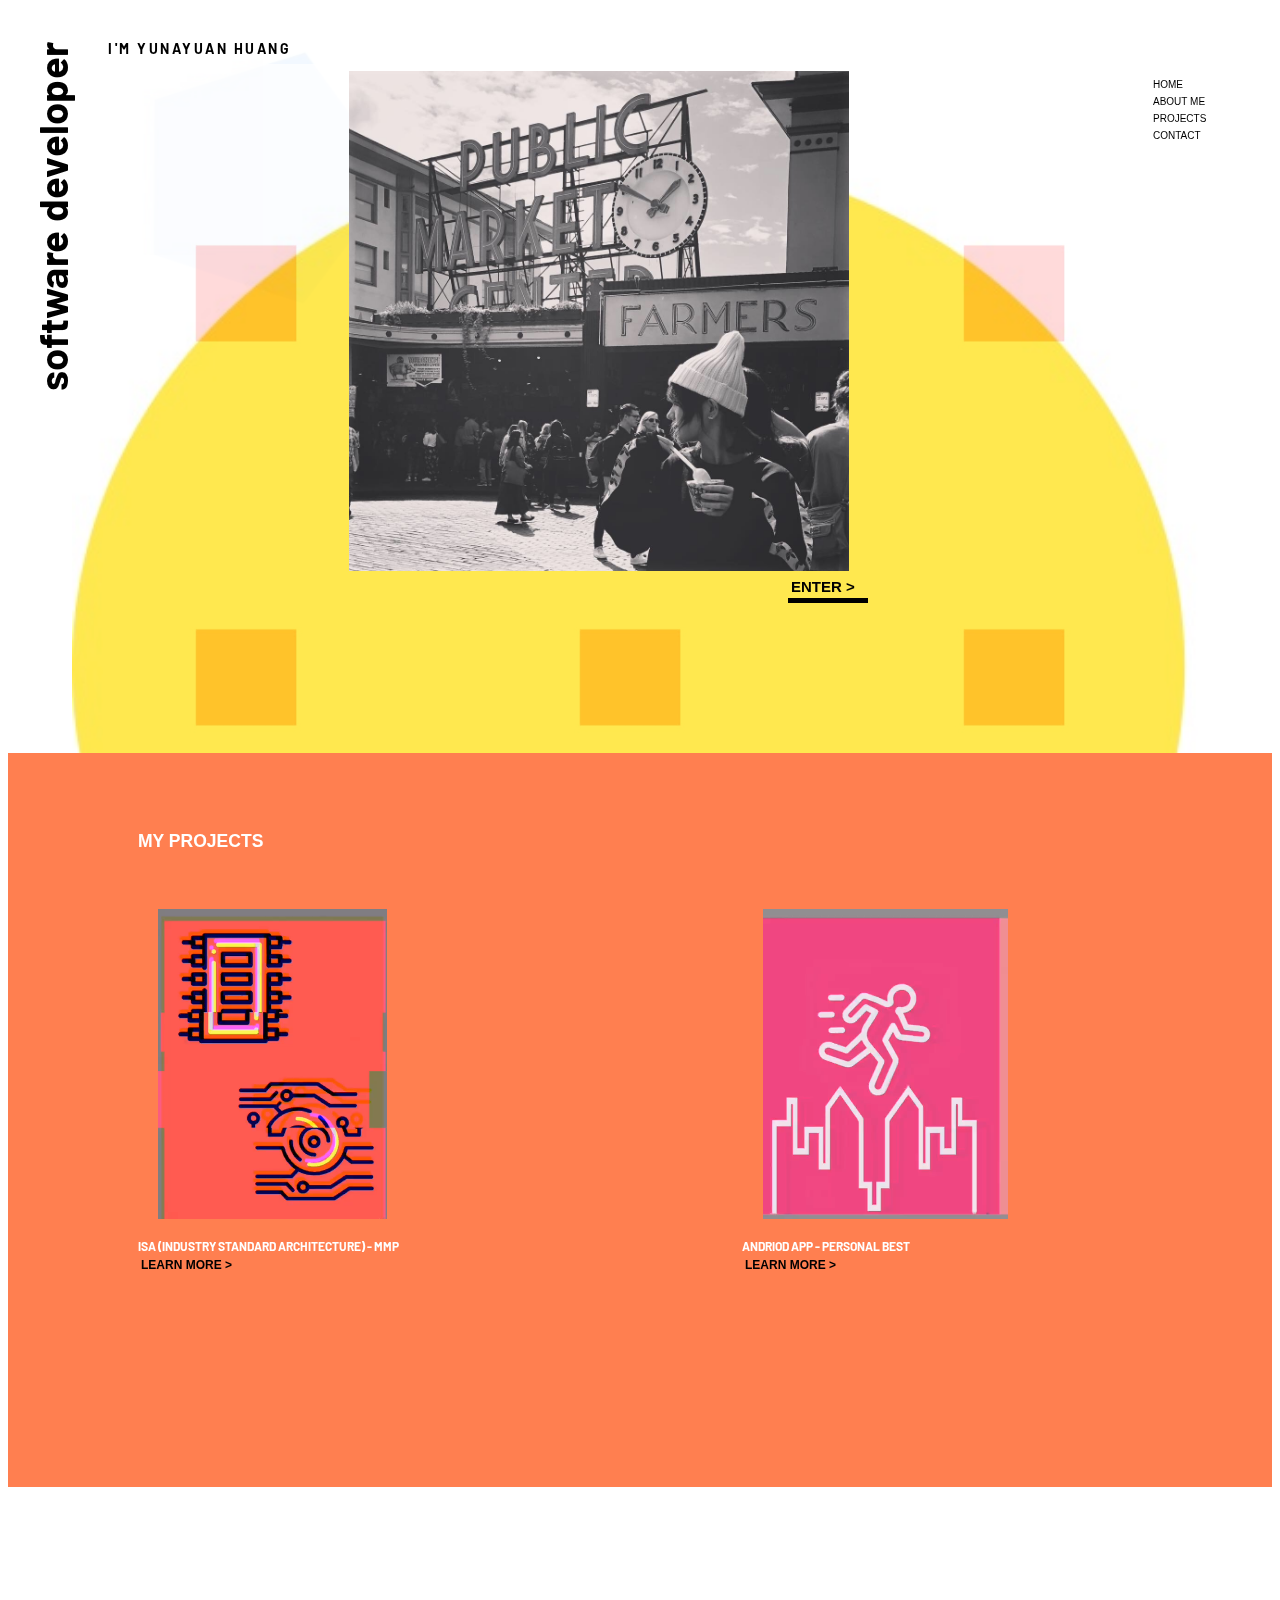
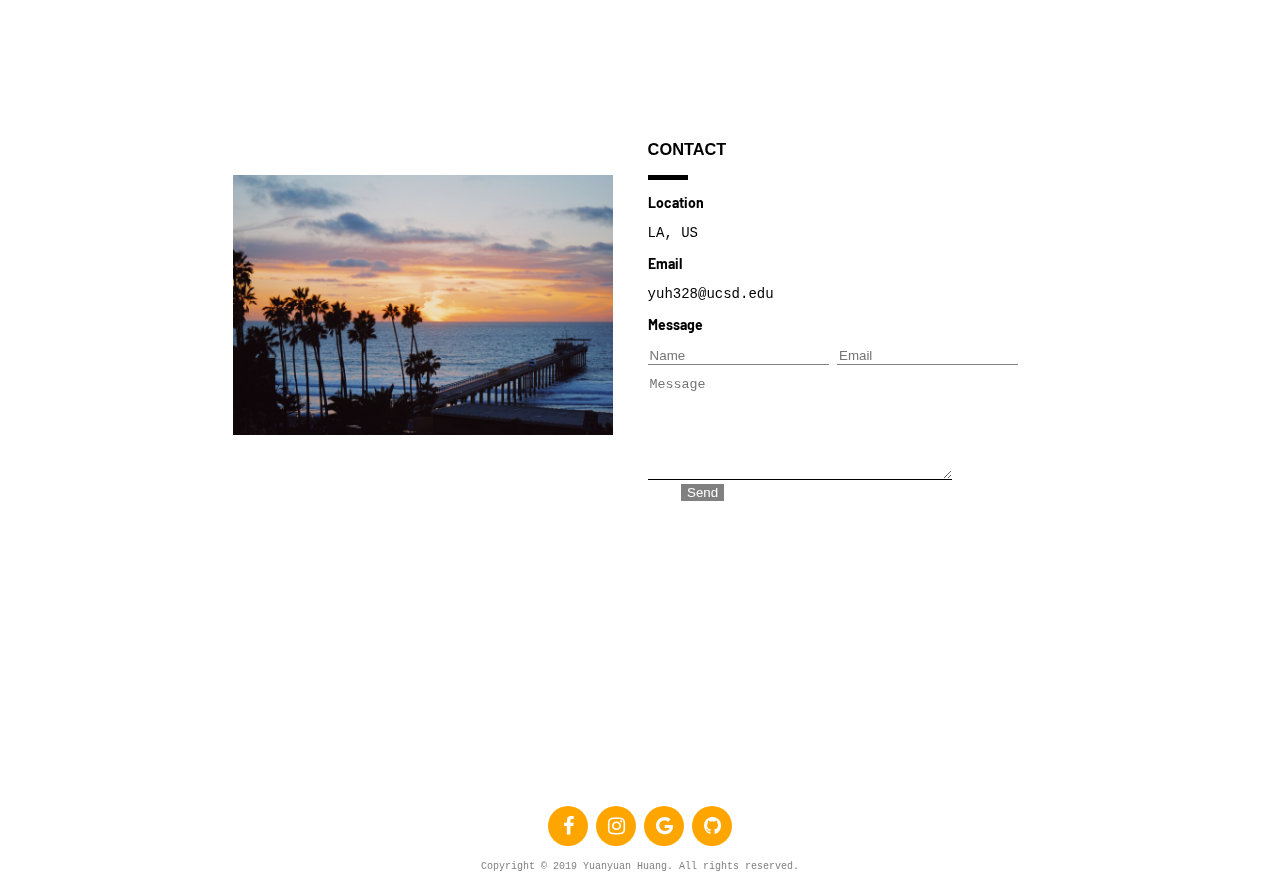
==== index.html @ 4f8d835b "." ====
<!DOCTYPE html>
<html>
  <head>
    <link href='https://fonts.googleapis.com/css?family=Barlow' rel='stylesheet'>
    <link rel="stylesheet" href="https://cdnjs.cloudflare.com/ajax/libs/font-awesome/4.7.0/css/font-awesome.min.css">
    <title>Yuanyuan Huang Home</title>
    <link rel="stylesheet" href="style.css">
  </head>

  <body>
    <!-- nevagation -->
    <div class="sidebar">
      <ul>
        <li class="sidebar-item">
          <a href="index.html">Home</a>
        </li>
        <li class="sidebar-item">
          <a href="projects.html">About Me</a>
        </li>
        <li class="sidebar-item">
          <a href="projects.html#projectpage">Projects</a>
        </li>
        <li class="sidebar-item">
          <a href="index.html#contact">Contact</a>
        </li>
      </ul>
    </div>

    <!-- my name -->
    <div class="myname">
      <h3>I'm Yunayuan Huang</h3>
    </div>

    <!-- title  -->
    <div class="mytitle">
      <h1>software developer</h1>
    </div>

    <!-- my poto -->
    <div class="myimage" id="myImage">
      <img src="img/cover.jpg" height="500" width="500">
    </div>

    <!-- enter about me -->
    <div class="enter-aboutme">
      <a href="projects.html">Enter ></a>
    </div>

    <!-- random line -->
    <div class="main-line"></div>

  <!-- my project -->
  <div class="myproject">
    <h3>My Projects</h3>
    <div class="projectvideo">
      <video autoplay loop muted src="img/project1.mp4" style="padding-right:340px">
    </div>
    <div class="projectvideo">
      <video autoplay loop muted src="img/project2.mp4">
    </div>
    <div class="projectinfo">
      <p style="padding-right:340px">ISA (Industry Standard Architecture) - MMP
        <br><a href="projects.html#projectpage">Learn More ></a></p>
      <p >Andriod App - Personal Best<br><a href="projects.html#projectpage">Learn More ></a></p>
    </div>

  </div>

  <div id="contact"></div>
  <!-- my contact -->
  <div class="contact" style="float:left; padding:35px" >
    <img src="img/contact.jpg" height="260" width="380">
  </div>

    <div class="contact">
      <h3>Contact</h3>
      <div class="contact-line"></div>
      <p id ="locaion">Location</p>
      <p id ="mylocation">LA, US</p>
      <p id ="email">Email</p>
      <p id="myemail">yuh328@ucsd.edu</p>
      <p id ="massage">Message</p>
      <form>
        <input type="text" name="Name" placeholder="Name">
        <input type="text" name="Email" placeholder="Email"><br>
        <div>
          <textarea id="Message" name="Message" rows="3" cols="40" placeholder="Message"></textarea><br>
          <span id="submit"><input type="submit" value="Send" id="button"></span>
        </div>
      </form>
      </div>
  </body>
  <div id="shape2"></div>
  <div id="shape3"></div>
  <div id="shape1"></div>

  <script>
    var shape1 = document.querySelector("#shape1");
    var shape3 = document.querySelector("#shape3");
    var shape2 = document.querySelector("#shape2");

    function setTranslate(xPos, yPos, el) {
        el.style.transform = "translate3d(" + xPos + ", " + yPos + "px, 0)";
    }

    window.addEventListener("DOMContentLoaded", scrollLoop, false);

    var xScrollPosition;
    var yScrollPosition;

    function scrollLoop() {
        xScrollPosition = window.scrollX;
        yScrollPosition = window.scrollY;

        setTranslate(0, yScrollPosition * -0.2, shape1);
        setTranslate(0, yScrollPosition * -1.5, shape3);
        setTranslate(0, yScrollPosition * .5, shape2);
        requestAnimationFrame(scrollLoop);
    }

  </script>

  <footer>
    <a href="#" class="fa fa-facebook"></a>
    <a href="#" class="fa fa-instagram"></a>
    <a href="#" class="fa fa-google"></a>
    <a href="#" class="fa fa-github"></a>
    <p id="Copyright">Copyright &#169; 2019 Yuanyuan Huang. All rights reserved.</p>
  </footer>
</html>
---- style.css ----
body{
  background: white;
}

.sidebar {
  position: absolute;
  margin-left: 20%;
  right: 0px;
  margin-top: 20px;
  width: 170px;
  height:  100%;
  background-color: #fffff;
  text-align: right;
}

.sidebar ul {
  position: fixed;
  list-style-type: none;
}

a:active{
  background-color: gray;
}

a:link {
  text-decoration: none;
}

a.selected:link, a.selected:visited{
  background-color: gray;
}

a:hover {
  color: white;
  background: gray;
}

a{
  color: black;
  text-transform: uppercase;
  display: flex;
  font-size: 10px;
  padding: 3px;
  font-family: Arial, Helvetica, sans-serif;
}

.myname h3{
  margin-left: 100px;
  margin-top: 40px;
  font-size: 14px;
  font-family: Barlow;
  letter-spacing: 2.5px;
  font-weight: bolder;
}

.mytitle h1{
  margin-left: 20px;
  margin-top: 320px;
  font-size: 40px;
  font-family: Barlow;
  letter-spacing: 0.3px;
  font-weight: bolder;
  transform: rotate(270deg);
	transform-origin: left top;
  position: fixed;
  list-style-type: none;
}

.myimage{
  vertical-align: middle;
  margin-left: 27%;
}

.enter-aboutme a{
  margin-left: 780px;
  font-size: 15px;
  font-weight: bolder;
  -webkit-transition: all 2s; /* Safari 3.1 to 6.0 */
  transition: all 2s ease;
  transition-timing-function: ease;
}

.enter-aboutme a:hover{
  font-size: 25px;
}

.myproject{
  margin-top: 150px;
  padding-left: 130px;
  background-size: 500px, 800px;
  background-color: coral;
  text-transform: uppercase;
  font-family: Barlow;
  font-size: 15px;
  padding-bottom: 200px;
  padding-top: 60px;
  color: white;
  font-weight: bold;
}

.myproject a{
  background: none;
}

.myproject video{
  margin-top: 40px;
  width: 270px;
  height: 310px;
}

.projectinfo p{
  padding-top: 5px;
  font-size: 12px;
  display: inline-block;
}

.projectinfo a{
  padding-top: 5px;
  font-size: 12px;
  display: inline-block;
  position: relative;
}

.projectvideo{
    vertical-align: top;
    display: inline-block;
    text-align: left;
}

.enter-aboutme a:hover{
  background: white;
  color: gray;
}

.enter-line{
  margin-left: 700px;
  font-size: 14px;
  font-family: "Trebuchet MS", Helvetica, sans-serif;
  font-weight: bolder;
}


.myselfie{
  margin-left: 20%;
  margin-top: 7%;
  -webkit-animation-name: fadeIn;
  animation-name: fadeIn;
  animation-duration: 1s;
}

.aboutme{
  background-color: pink;
  padding-top: 2%;
  padding-bottom: 5%;
  padding-left: 17%;
  padding-right: 20%;
  margin-top: 17%;
  margin-left:30%;
  font-family:Courier New;
  font-size: 13px;
}

h3{
  text-transform: uppercase;
  font-family: sans-serif;
}

.main-line{
  width: 80px;
  margin-left: 780px;
  border-bottom: 5px solid black;
}

.line{
width: 40px;
border-bottom: 5px solid black;
}

.project {
  margin-top: 30%;
  margin-left:20%;
  font-family:Courier New;
  font-size: 12px;
}

.project p{
  margin-left:26%;
  list-style-type:square;
}

.project ul{
  margin-left:25%;
  list-style-type:square;
}
.project-line{
  width: 40px;
  margin-left:260px;
  border-bottom: 5px solid black;
}

.contact{
  margin-top: 20%;
  margin-left:15%;
  font-family:Courier New;
  font-size: 14px;
}

.contact-line{
width: 40px;
margin-left:450px;
border-bottom: 5px solid black;

}

#locaion{
  font-family:Barlow;
  font-size: 14px;
  font-weight: bolder;
}

#email{
  font-family:Barlow;
  font-size: 14px;
  font-weight: bolder;
}

#massage{
  font-family:Barlow;
  font-size: 14px;
  font-weight: bolder;
}

input[type=text] {
  border: none;
  border-bottom: 1px solid gray;
}

input:focus{
  border: none;
  border-bottom: 2px solid orange;
}

:focus{
  outline: none;
}

textarea[type=text]{
  border: none;
  border-bottom: 1px solid gray;
}

#Message {
  width: 300px;
  height: 100px;
  margin-top: 10px;
  border: none;
  border-bottom: 1px solid black;
}

#button{
  border: none;
  background: gray;
  color: white;
  text-decoration:none;
  position: review;
  margin-left: 45%;
  cursor:pointer;
}

footer {
  margin-top: 300px;
  text-align: center;
  background-size: 40px;
  display: block;
}

#Copyright{
  color: gray;
  font-size: 10px;
  font-family: Courier New;
}

.fa {
  padding: 10px;
  font-size: 20px;
  width: 20px;
  text-align: center;
  text-decoration: none;
  margin: 5px 2px;
  border-radius: 50%;
  background: orange;
  color: white;
  transition: 0.1s ease-in;
}

.fa:hover {
  background: pink;
  color: white;
  padding: 15px;
  font-size: 25px;
  width: 25px;
}

.myskills {
  margin-top: 20%;
  padding-left: 10%;
  margin-right: 200px;
  background-color: pink;
  text-transform: uppercase;
  font-family: Barlow;
  font-size: 15px;
  padding-top: 60px;
  padding-bottom: 20%;
  color: white;
  font-weight: bold;
}

.SkillBar {
    margin-top:5%;
    padding:5px;
    width: 70%;
    height: 50px;
    background: white;
    margin-left: 30px;
    color: gray;
    font: 40px;
}

.Skill-Area {
    float: left;
    margin-top: 15px;
    margin-left: 15px;
    text-shadow: none;
    color: white;
    font-size: 18px;
}

.PercentText {
    position: relative;
    padding-right: 15px;
    margin-top: 15px;
    float: right;
    color: white;
    font-size: 18px;
}

#Skill-JAVA {
    width: 40%;
    animation: Animate-JAVA 4s;
    -webkit-animation: Animate-JAVA 4s ease-out;
    height: 50px;
    position: absolute;
    background-color: orange;
}

@keyframes Animate-JAVA {
  from {
    width: 10%;
  }
  to {
    width: 40%;
  }
}

@-webkit-keyframes Animate-JAVA {
  from {
    width: 10%;
  }
  to {
    width: 40%;
  }
}

#Skill-C{
    width: 35%;
    animation: Animate-C 4s;
    -webkit-animation: Animate-C 4s ease-out;
    height: 50px;
    position: absolute;
    background-color: MediumVioletRed;
}

@keyframes Animate-C {
  from {
    width: 10%;
  }
  to {
    width: 35%;
  }
}

@-webkit-keyframes Animate-C {
  from {
    width: 10%;
  }
  to {
    width: 35%;
  }
}

#Skill-PYTHON{
  width: 45%;
  animation: Animate-PYTHON 3s;
  -webkit-animation: Animate-PYTHON 3s ease-out;
  height: 50px;
  position: absolute;
  background-color: SlateBlue;
}

@keyframes Animate-PYTHON {
  from {
    width: 15%;
  }
  to {
    width: 45%;
  }
}

@-webkit-keyframes Animate-PYTHON {
  from {
    width: 15%;
  }
  to {
    width: 45%;
  }
}

#Skill-HTML{
    width: 25%;
    animation: Animate-HTML 4s;
    -webkit-animation: Animate-HTML 4s ease-out;
    height: 50px;
    position: absolute;
    background-color: Orchid;
}

@keyframes Animate-HTML {
  from {
    width: 15%;
  }
  to {
    width: 25%;
  }
}

@-webkit-keyframes Animate-HTML {
  from {
    width: 15%;
  }
  to {
    width: 25%;
  }
}


@keyframes fadeIn {
  from {
    opacity: 0;
  }

  to {
    opacity: 1;
  }
}

@-webkit-keyframes flash {
  from,
  50%,
  to {
    opacity: 1;
  }

  25%,
  75% {
    opacity: 0;
  }
}

@keyframes flash {
  from,
  50%,
  to {
    opacity: 1;
  }

  25%,
  75% {
    opacity: 0;
  }
}


#shape1 {
    background-image: url("shape1.jpg");
    background-repeat: no-repeat;
    background-position: center;
    background-size: 90%;
    position: fixed;
    top: 0;
    width: 100vw;
    height: 100vw;
    z-index: -1;
    opacity: .7;
}
#shape2 {
    background-image: url("shape2.jpg");
    background-repeat: no-repeat;
    background-position: 8% top;
    background-size: 40%;
    position: fixed;
    top: 0;
    width: 100vw;
    height: 100vw;
    z-index: -2;
    opacity: 1;
}
#shape3 {
    background-image: url("shape3.jpg");
    background-repeat: repeat;
    background-position: bottom;
    background-size: 30%;
    position: fixed;
    top: 0;
    width: 100vw;
    height: 100vw;
    z-index: -2;
    opacity: .9;
}
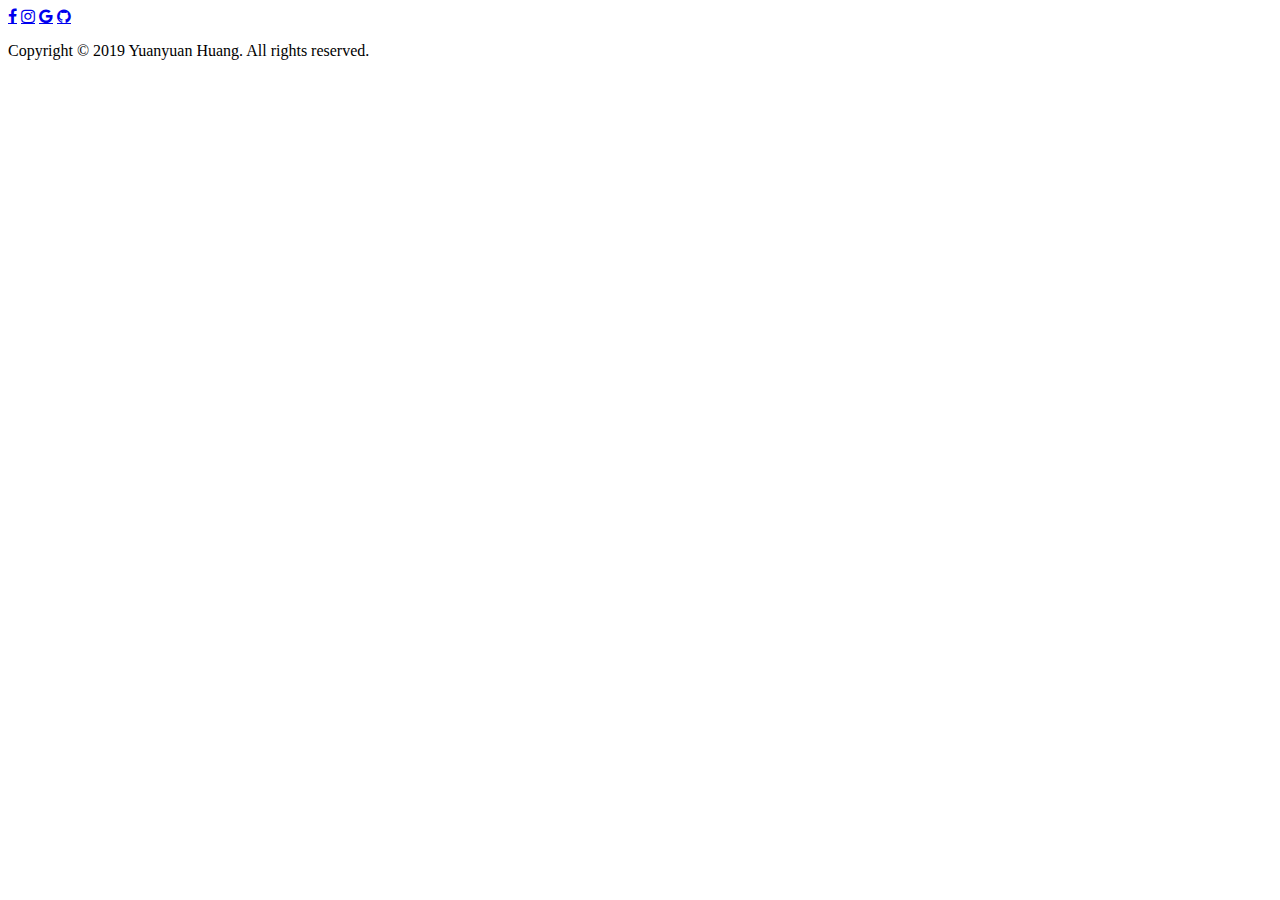
==== commit fc47301a: "add script" ====
--- a/index.html
+++ b/index.html
@@ -3,6 +3,8 @@
   <head>
     <link href='https://fonts.googleapis.com/css?family=Barlow' rel='stylesheet'>
     <link rel="stylesheet" href="https://cdnjs.cloudflare.com/ajax/libs/font-awesome/4.7.0/css/font-awesome.min.css">
+    <script src="https://ajax.googleapis.com/ajax/libs/jquery/3.4.1/jquery.min.js"></script>
+    <script src="jquery-3.2.1.min.js">
     <title>Yuanyuan Huang Home</title>
     <link rel="stylesheet" href="style.css">
   </head>
@@ -66,9 +68,8 @@
 
   </div>
 
-  <div id="contact"></div>
   <!-- my contact -->
-  <div class="contact" style="float:left; padding:35px" >
+  <div class="contact" style="float:left; padding:35px"  id="contact">
     <img src="img/contact.jpg" height="260" width="380">
   </div>
 
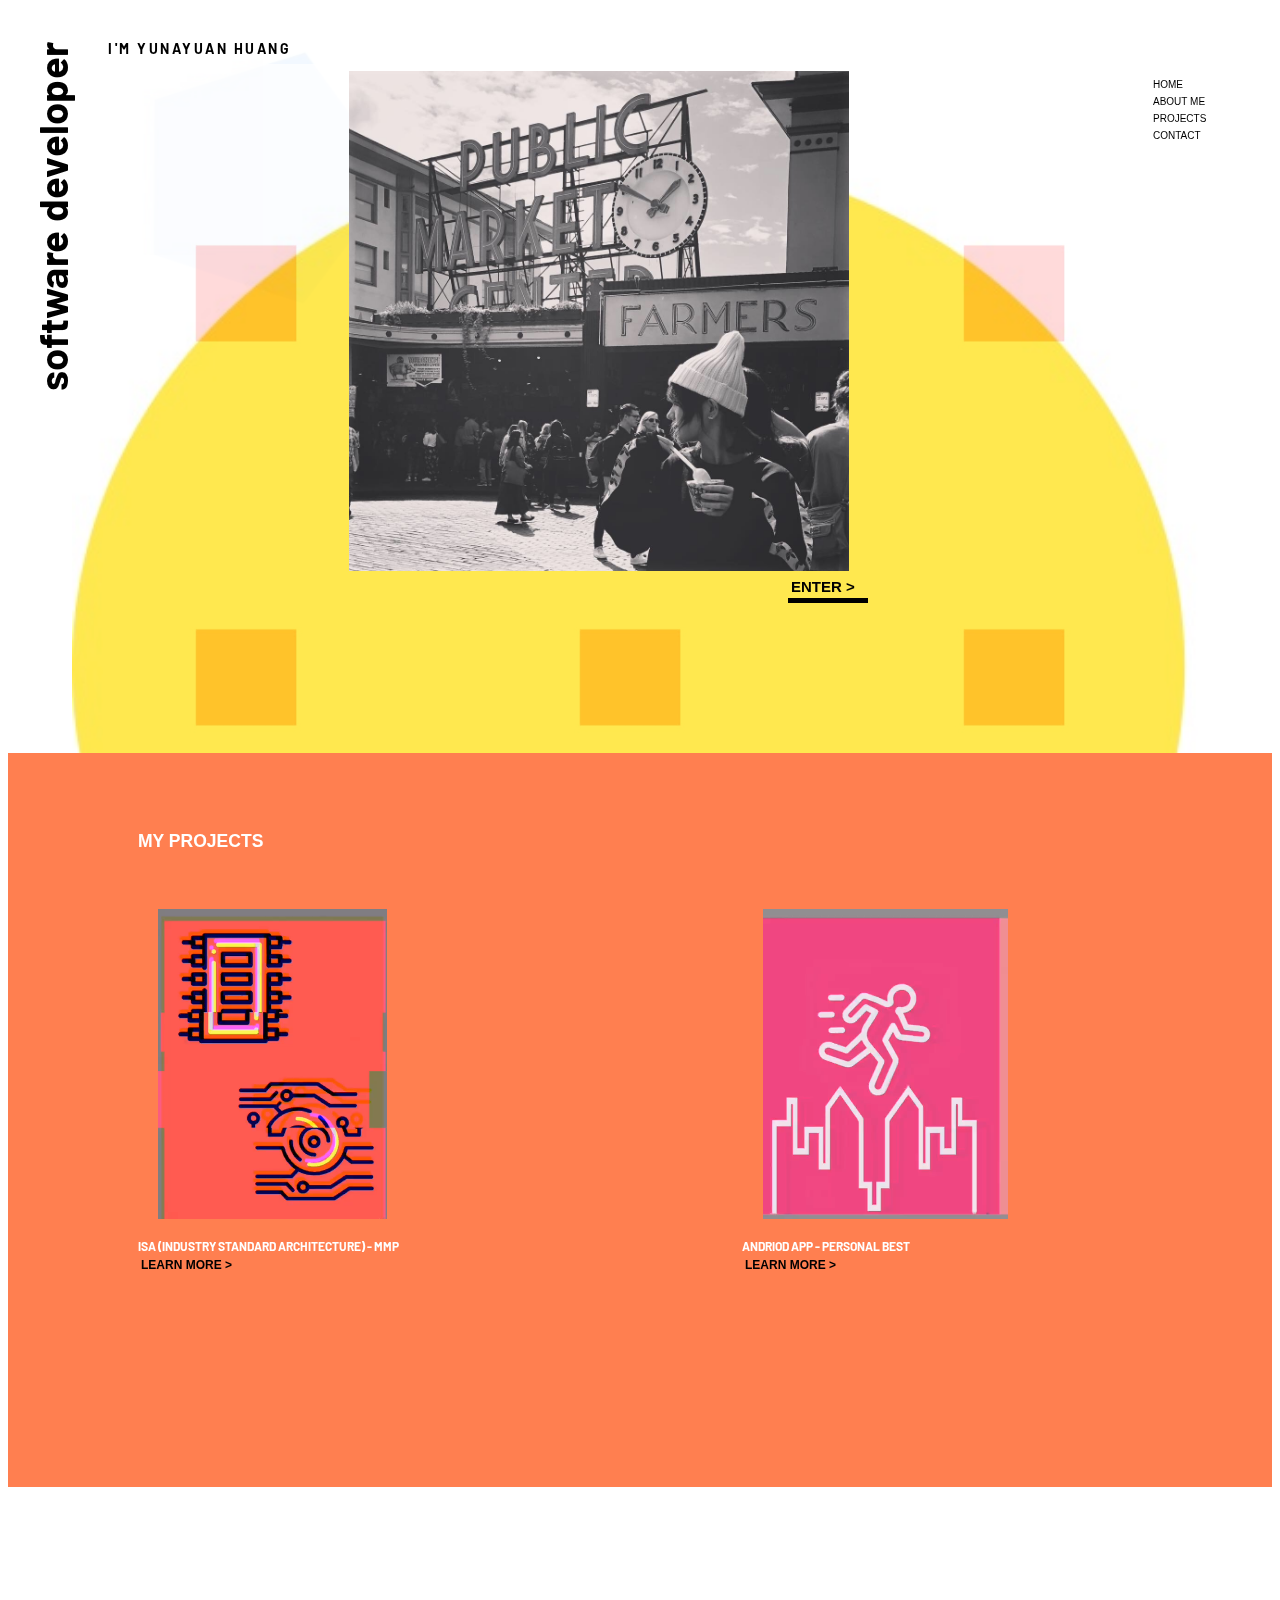
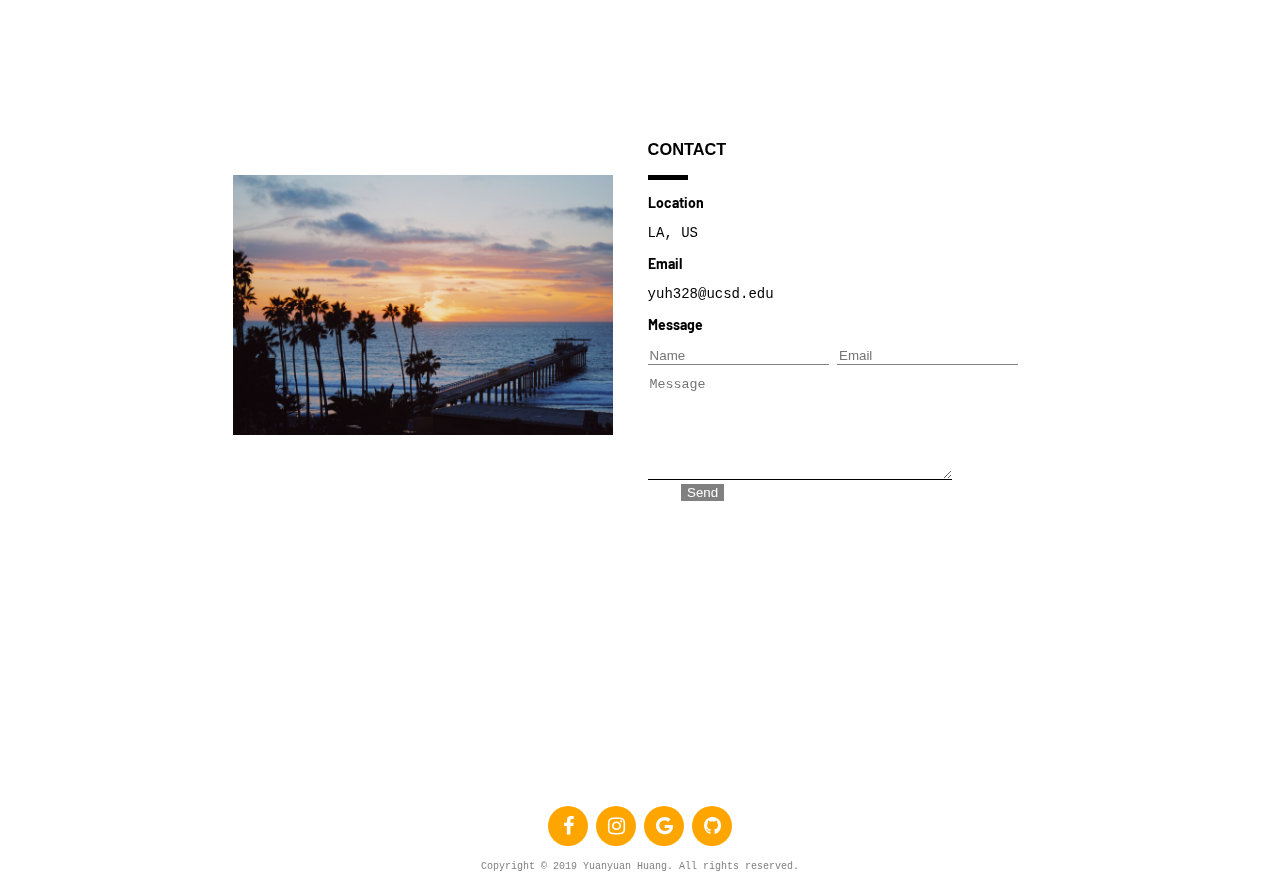
==== commit cb78e517: "Update index.html" ====
--- a/index.html
+++ b/index.html
@@ -4,7 +4,7 @@
     <link href='https://fonts.googleapis.com/css?family=Barlow' rel='stylesheet'>
     <link rel="stylesheet" href="https://cdnjs.cloudflare.com/ajax/libs/font-awesome/4.7.0/css/font-awesome.min.css">
     <script src="https://ajax.googleapis.com/ajax/libs/jquery/3.4.1/jquery.min.js"></script>
-    <script src="jquery-3.2.1.min.js">
+    
     <title>Yuanyuan Huang Home</title>
     <link rel="stylesheet" href="style.css">
   </head>
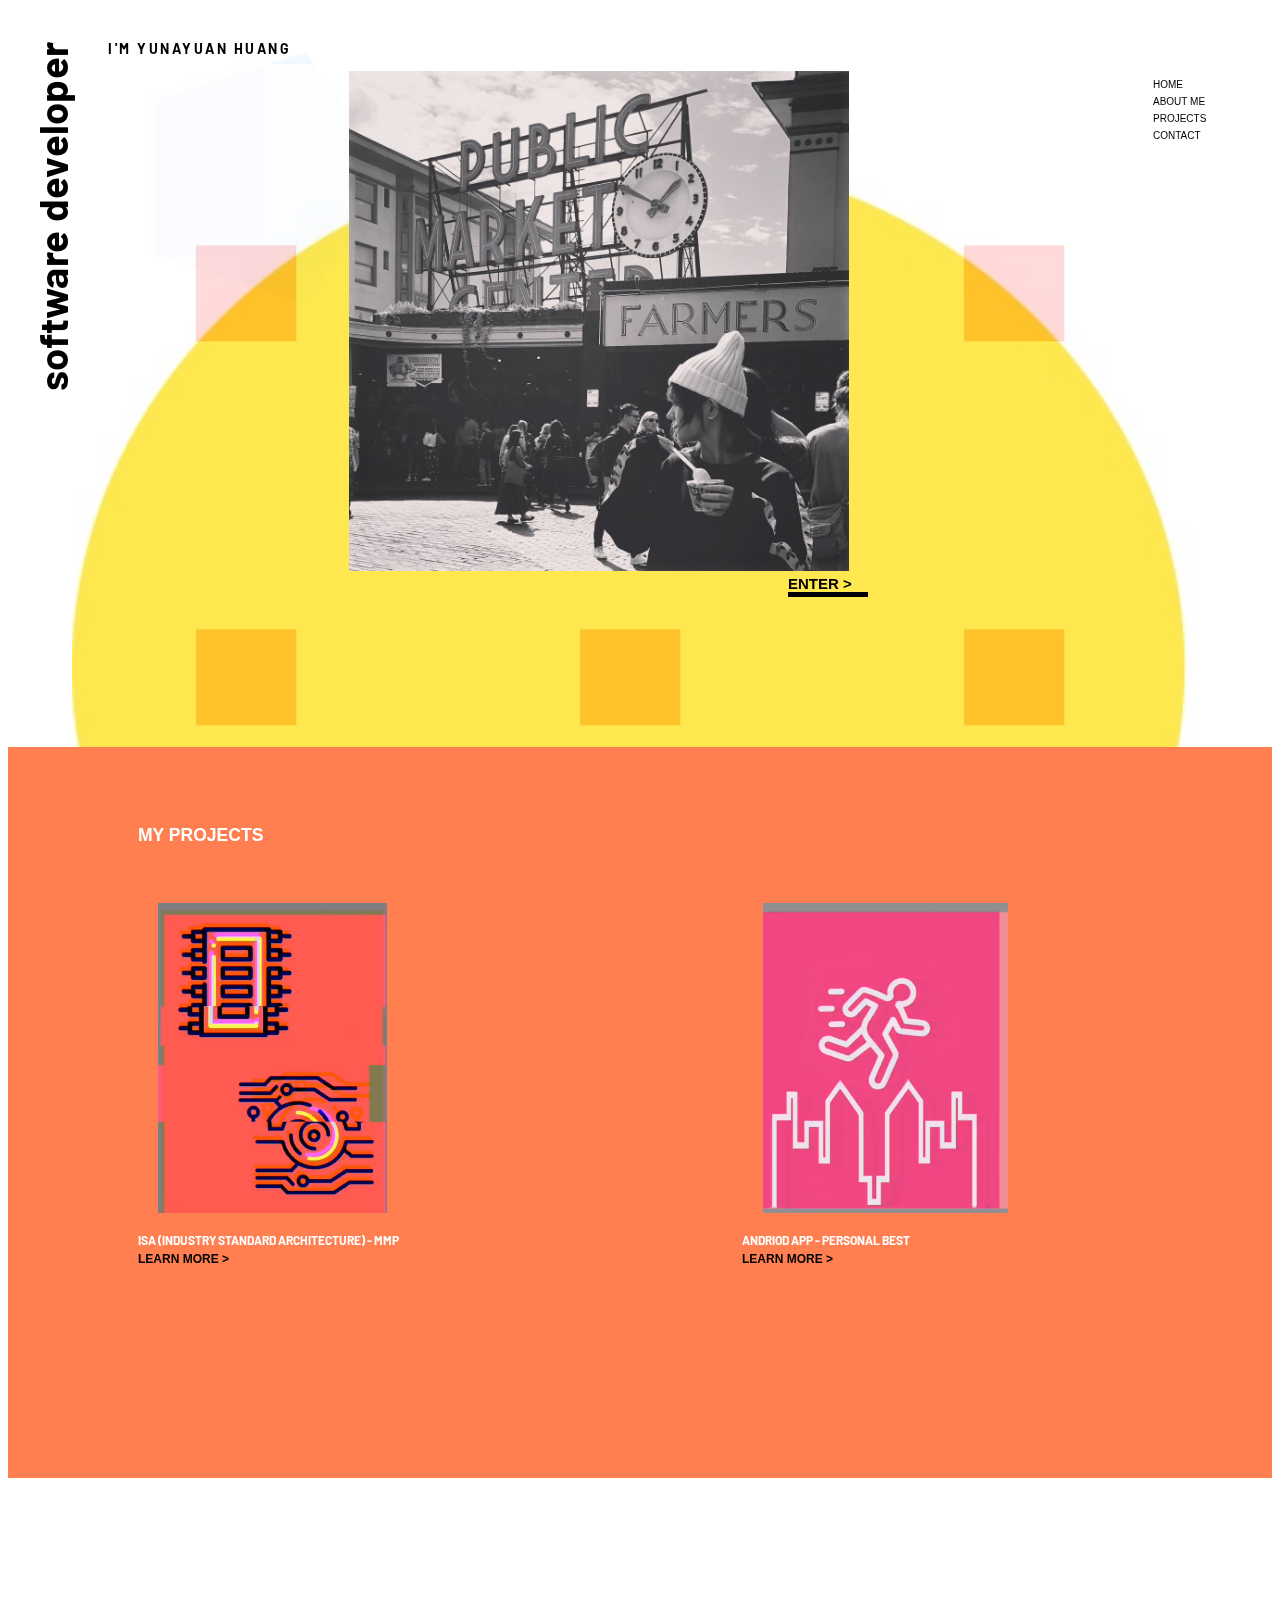
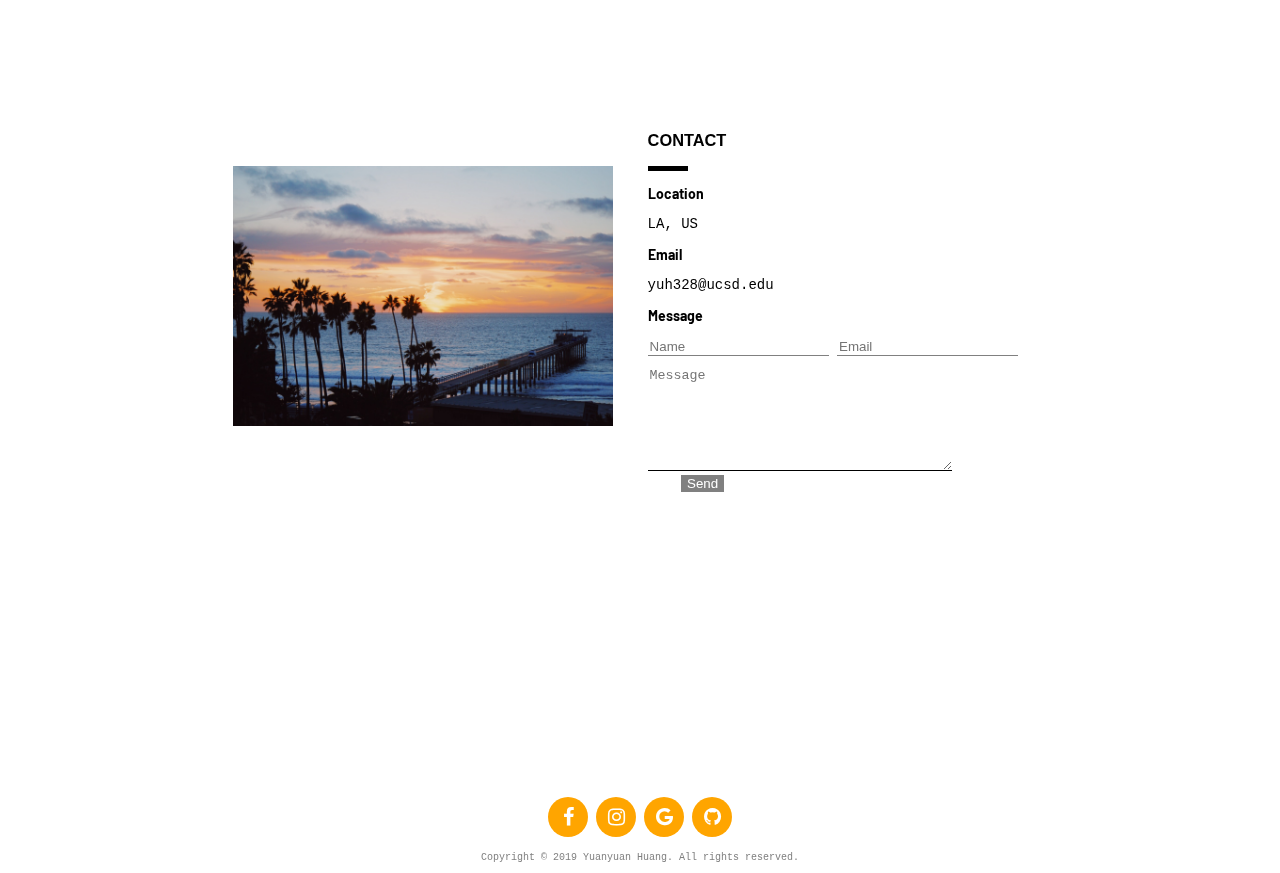
==== commit 784e12ad: "done" ====
--- a/index.html
+++ b/index.html
@@ -4,7 +4,6 @@
     <link href='https://fonts.googleapis.com/css?family=Barlow' rel='stylesheet'>
     <link rel="stylesheet" href="https://cdnjs.cloudflare.com/ajax/libs/font-awesome/4.7.0/css/font-awesome.min.css">
     <script src="https://ajax.googleapis.com/ajax/libs/jquery/3.4.1/jquery.min.js"></script>
-    
     <title>Yuanyuan Huang Home</title>
     <link rel="stylesheet" href="style.css">
   </head>
@@ -20,7 +19,7 @@
           <a href="projects.html">About Me</a>
         </li>
         <li class="sidebar-item">
-          <a href="projects.html#projectpage">Projects</a>
+          <a href="#mymyproject">Projects</a>
         </li>
         <li class="sidebar-item">
           <a href="index.html#contact">Contact</a>
@@ -52,7 +51,7 @@
     <div class="main-line"></div>
 
   <!-- my project -->
-  <div class="myproject">
+  <div class="myproject" id="mymyproject">
     <h3>My Projects</h3>
     <div class="projectvideo">
       <video autoplay loop muted src="img/project1.mp4" style="padding-right:340px">
@@ -62,10 +61,9 @@
     </div>
     <div class="projectinfo">
       <p style="padding-right:340px">ISA (Industry Standard Architecture) - MMP
-        <br><a href="projects.html#projectpage">Learn More ></a></p>
-      <p >Andriod App - Personal Best<br><a href="projects.html#projectpage">Learn More ></a></p>
+        <br><a href="projects.html#box">Learn More ></a></p>
+      <p >Andriod App - Personal Best<br><a href="projects.html#project">Learn More ></a></p>
     </div>
-
   </div>
 
   <!-- my contact -->
--- a/style.css
+++ b/style.css
@@ -26,10 +26,6 @@
   text-decoration: none;
 }
 
-a.selected:link, a.selected:visited{
-  background-color: gray;
-}
-
 a:hover {
   color: white;
   background: gray;
@@ -40,8 +36,11 @@
   text-transform: uppercase;
   display: flex;
   font-size: 10px;
+  font-family: Arial, Helvetica, sans-serif;
+}
+
+.sidebar a{
   padding: 3px;
-  font-family: Arial, Helvetica, sans-serif;
 }
 
 .myname h3{
@@ -75,7 +74,7 @@
   margin-left: 780px;
   font-size: 15px;
   font-weight: bolder;
-  -webkit-transition: all 2s; /* Safari 3.1 to 6.0 */
+  -webkit-transition: all 2s;
   transition: all 2s ease;
   transition-timing-function: ease;
 }
@@ -172,30 +171,68 @@
 }
 
 .line{
-width: 40px;
-border-bottom: 5px solid black;
-}
-
-.project {
-  margin-top: 30%;
+  width: 80px;
+  margin-left: 780px;
+  border-bottom: 5px solid black;
+}
+
+.project video{
+  border:5px solid plum;
+  margin-top: 20%;
   margin-left:20%;
   font-family:Courier New;
-  font-size: 12px;
-}
-
-.project p{
-  margin-left:26%;
-  list-style-type:square;
-}
-
-.project ul{
-  margin-left:25%;
-  list-style-type:square;
-}
-.project-line{
-  width: 40px;
-  margin-left:260px;
-  border-bottom: 5px solid black;
+  width: 300px;
+  padding-top: 30px;
+  padding-bottom: 30px;
+  padding-left: 10px;
+  padding-right: 10px;
+  float:left;
+}
+
+.projecttext{
+  margin-top: 35%;
+  margin-left: 43%;
+  padding-left:60px;
+  padding-top:30px;
+  padding-right:30px;
+  padding-bottom:30px;
+  font-family:Courier New;
+  font-size: 13px;
+  border: 5px dashed plum;
+  width:400px;
+}
+
+#projecttext2{
+  margin-top: -660px;
+  margin-left: 530px;
+  padding-left: 30px;
+  padding-right: 10px;
+  border: 7px orange;
+  border-style: double;
+}
+
+.projecttext ul{
+  list-style-type: square;
+  background-color: none;
+}
+
+
+.projecttext a:hover{
+  background-color: white;
+  color:pink;
+}
+
+#project-checkout a:active{
+  background-color: none;
+  background: none;
+}
+
+
+#project2{
+  margin-top: 40px;
+  padding-left: 200px;
+  width:650px;
+  border:5px solid pink;
 }
 
 .contact{
@@ -491,7 +528,7 @@
 
 
 #shape1 {
-    background-image: url("shape1.jpg");
+    background-image: url("img/shape1.jpg");
     background-repeat: no-repeat;
     background-position: center;
     background-size: 90%;
@@ -503,7 +540,7 @@
     opacity: .7;
 }
 #shape2 {
-    background-image: url("shape2.jpg");
+    background-image: url("img/shape2.jpg");
     background-repeat: no-repeat;
     background-position: 8% top;
     background-size: 40%;
@@ -515,7 +552,7 @@
     opacity: 1;
 }
 #shape3 {
-    background-image: url("shape3.jpg");
+    background-image: url("img/shape3.jpg");
     background-repeat: repeat;
     background-position: bottom;
     background-size: 30%;
@@ -526,3 +563,47 @@
     z-index: -2;
     opacity: .9;
 }
+
+.box{
+  margin: 500px;
+  top: 15%;
+  left: 50%;
+  transform: translate(-50%, -50%);
+  width:700px;
+  padding: 20px;
+  background: tomato;
+  box-shadow: 0 3px 5px rgba(0,0,0,0.3);
+  display: flex;
+  transition: 0.5s;
+}
+
+.box:hover{
+  box-shadow: 0 10px 10px rgba(0, 0, 0, 0.2);
+}
+
+.box a{
+  position: absolute;
+  margin-left: 480px;
+  margin-top:250px;
+  font-size:20px;
+  color:white;
+  font-weight: bolder;
+  -webkit-animation: flash 5s  infinite;
+  animation-name: flash 5s infinite;
+}
+
+.box a:hover{
+  color:tomato;
+  background-color: white;
+  -webkit-animation: none;
+  animation-name: none;
+}
+
+hr {
+  display: block;
+  margin-top: 0.5em;
+  margin-bottom: 0.5em;
+  margin-right: 92%;
+  border-style: solid;
+  border-width: 3.5px;
+}
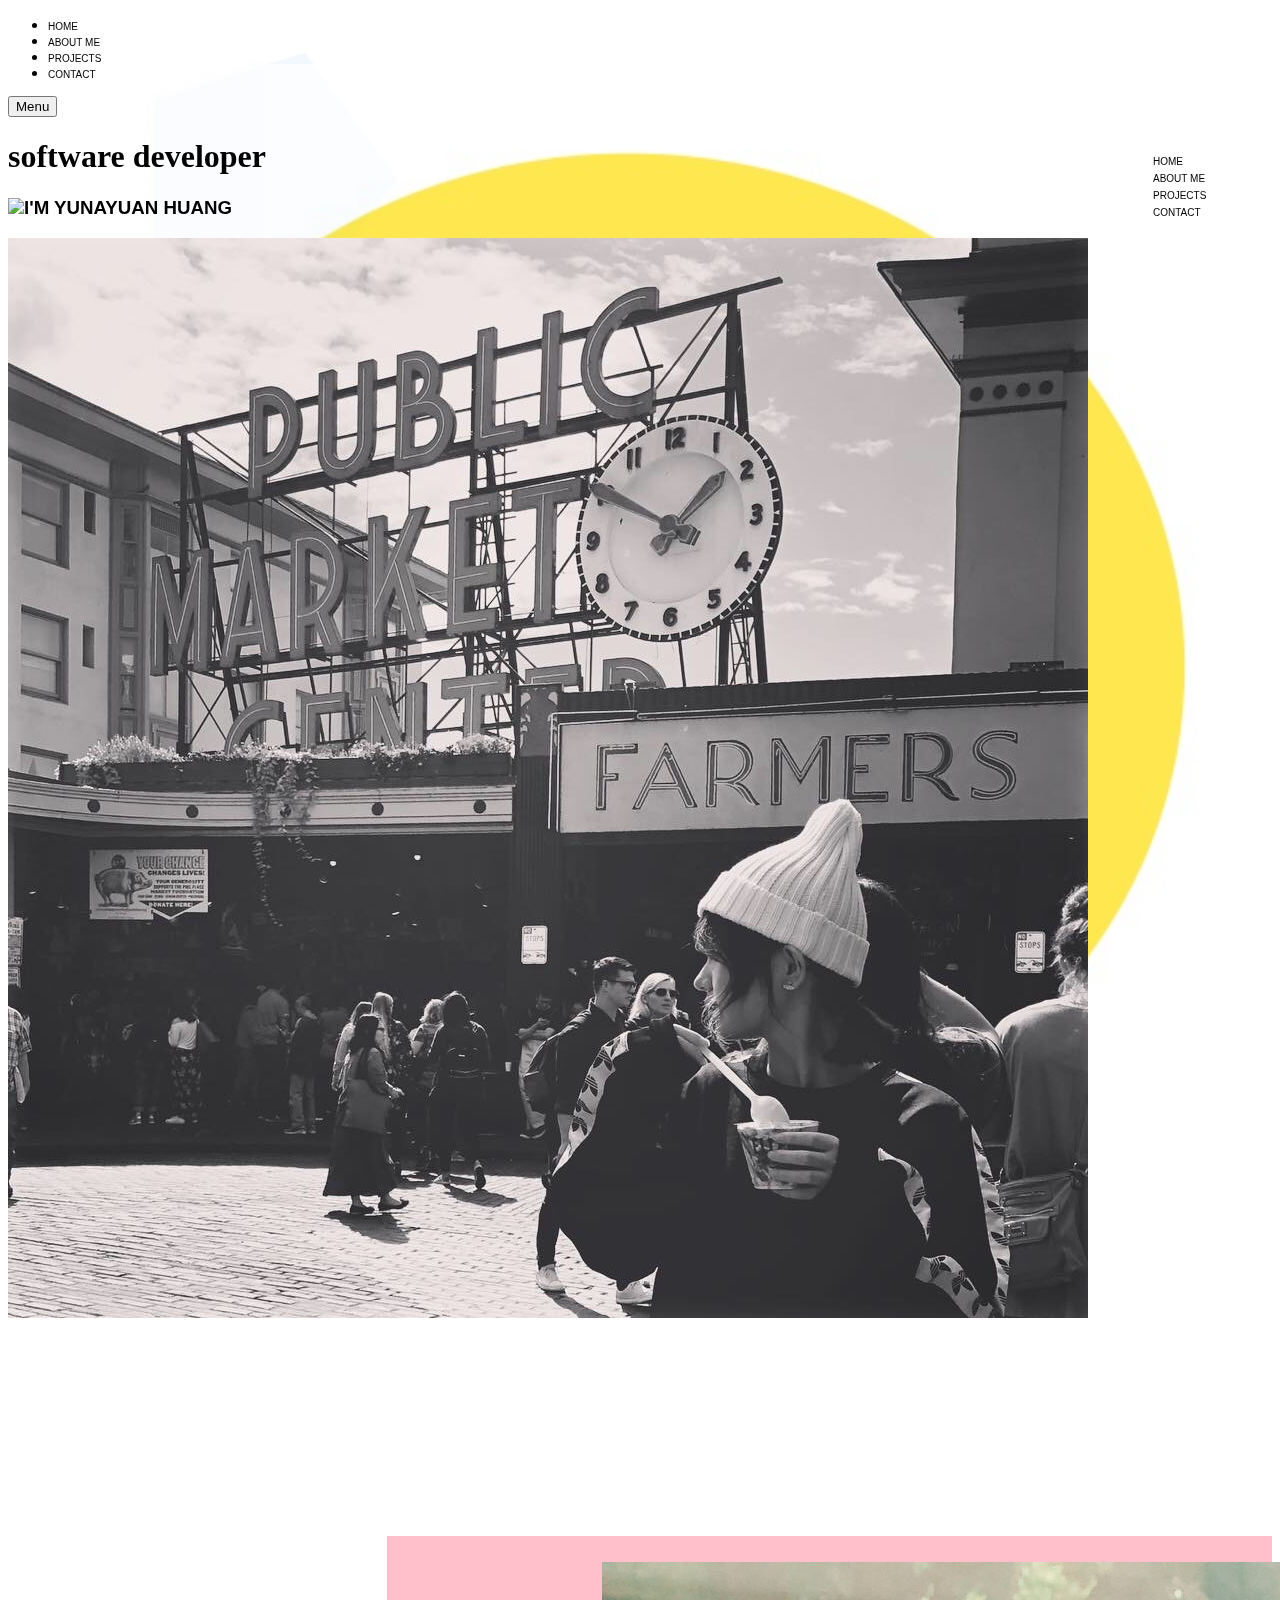
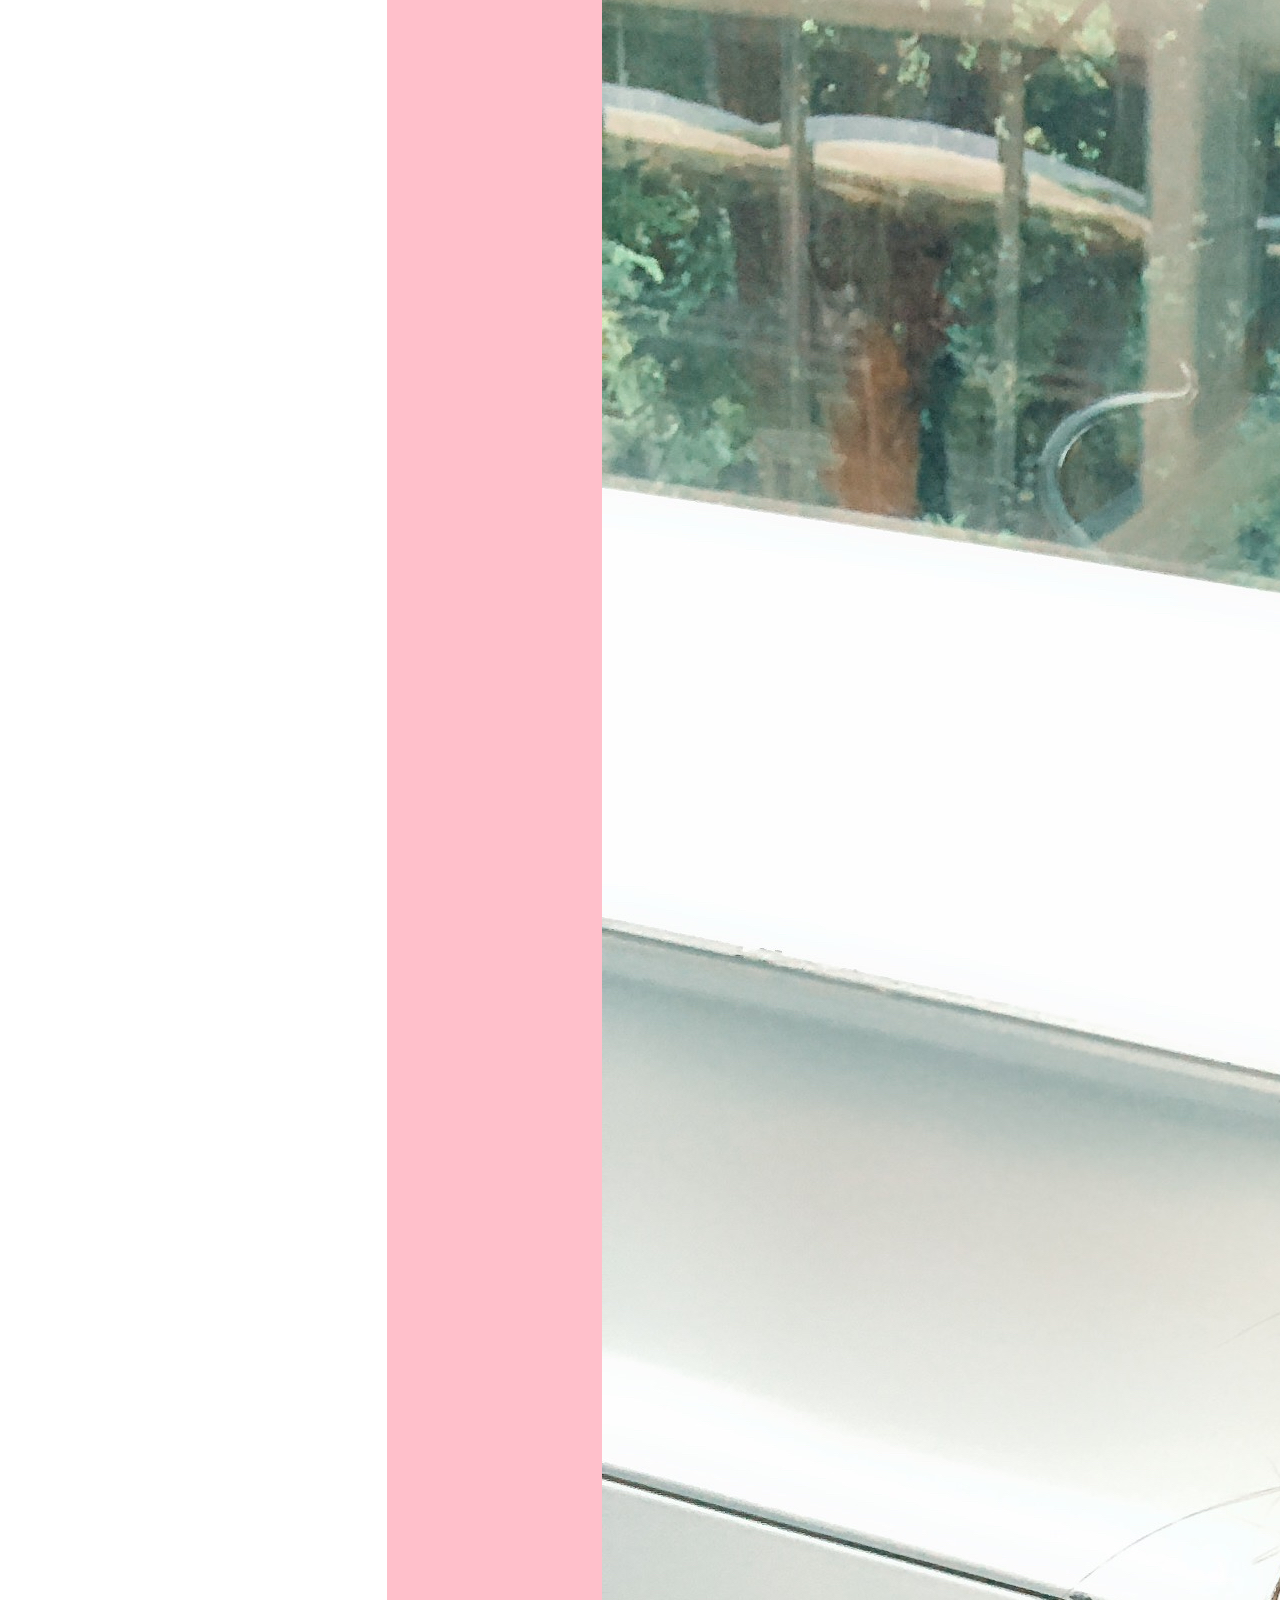
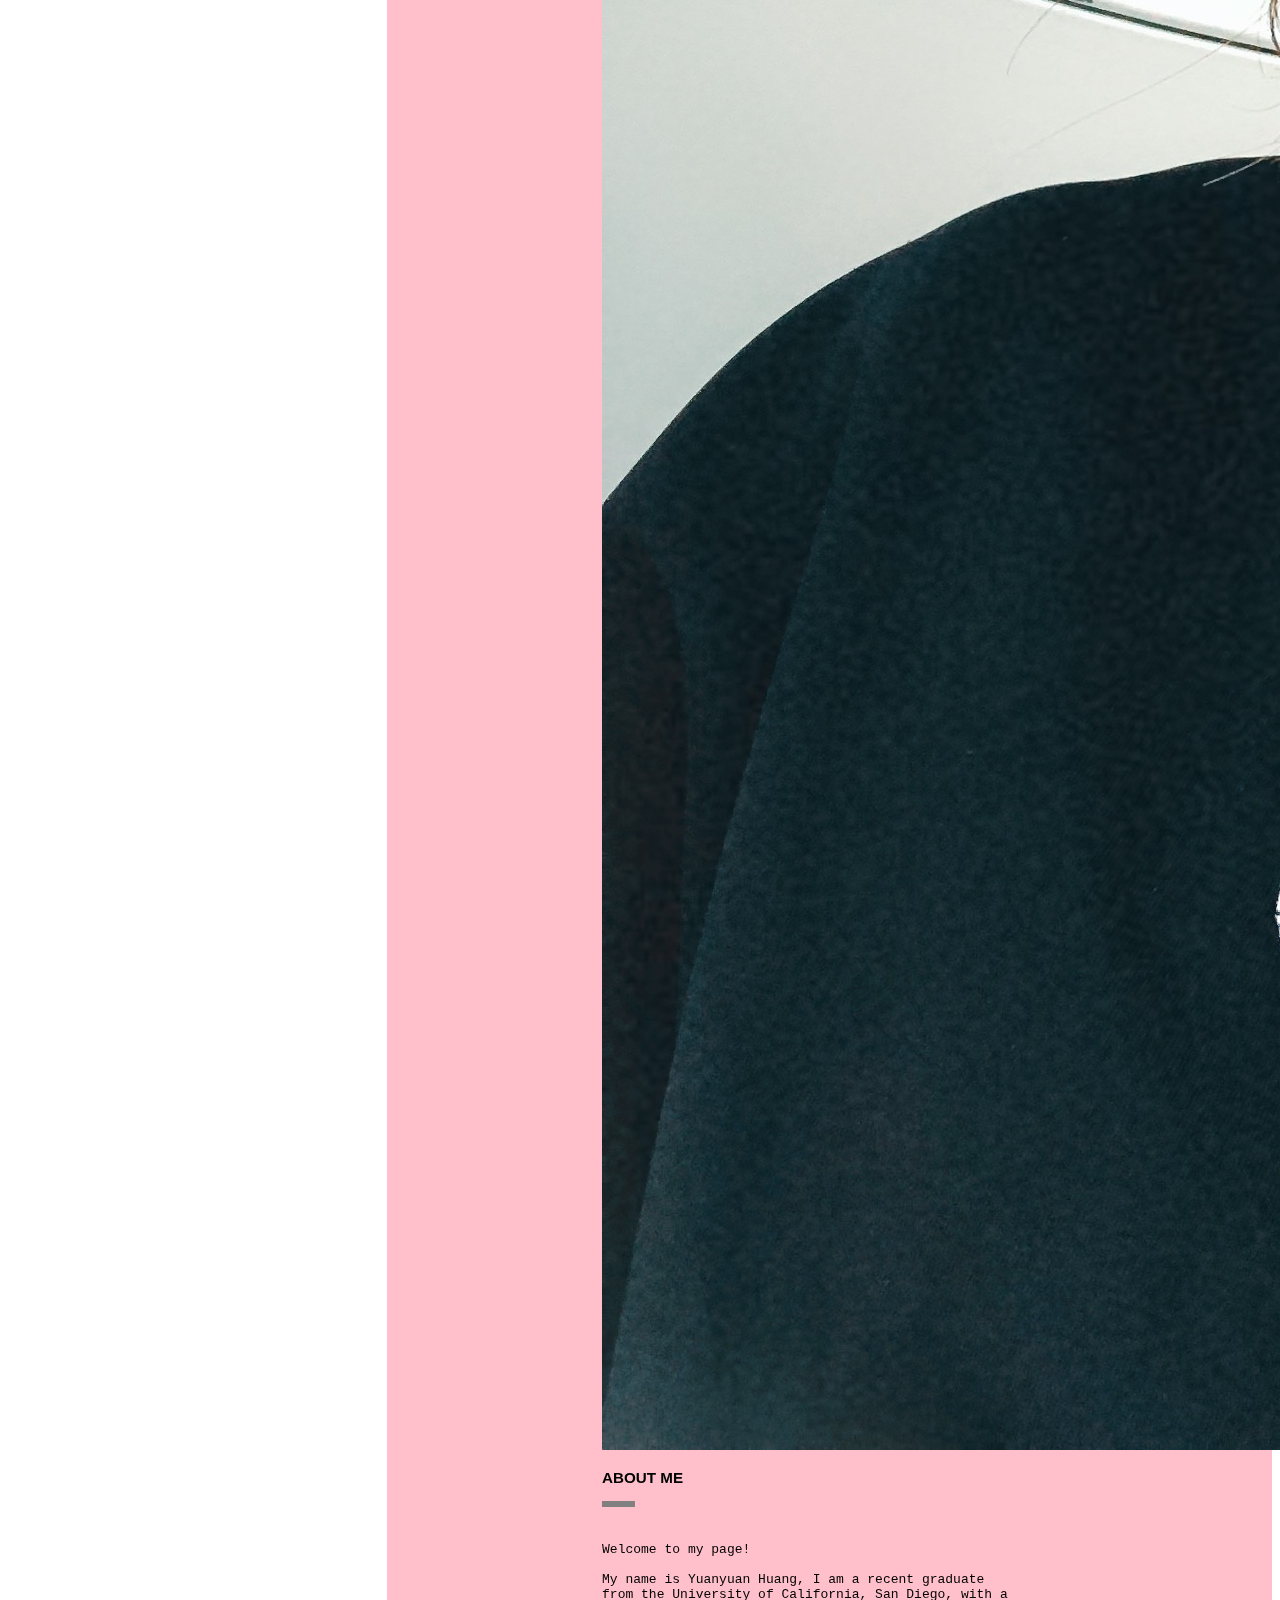
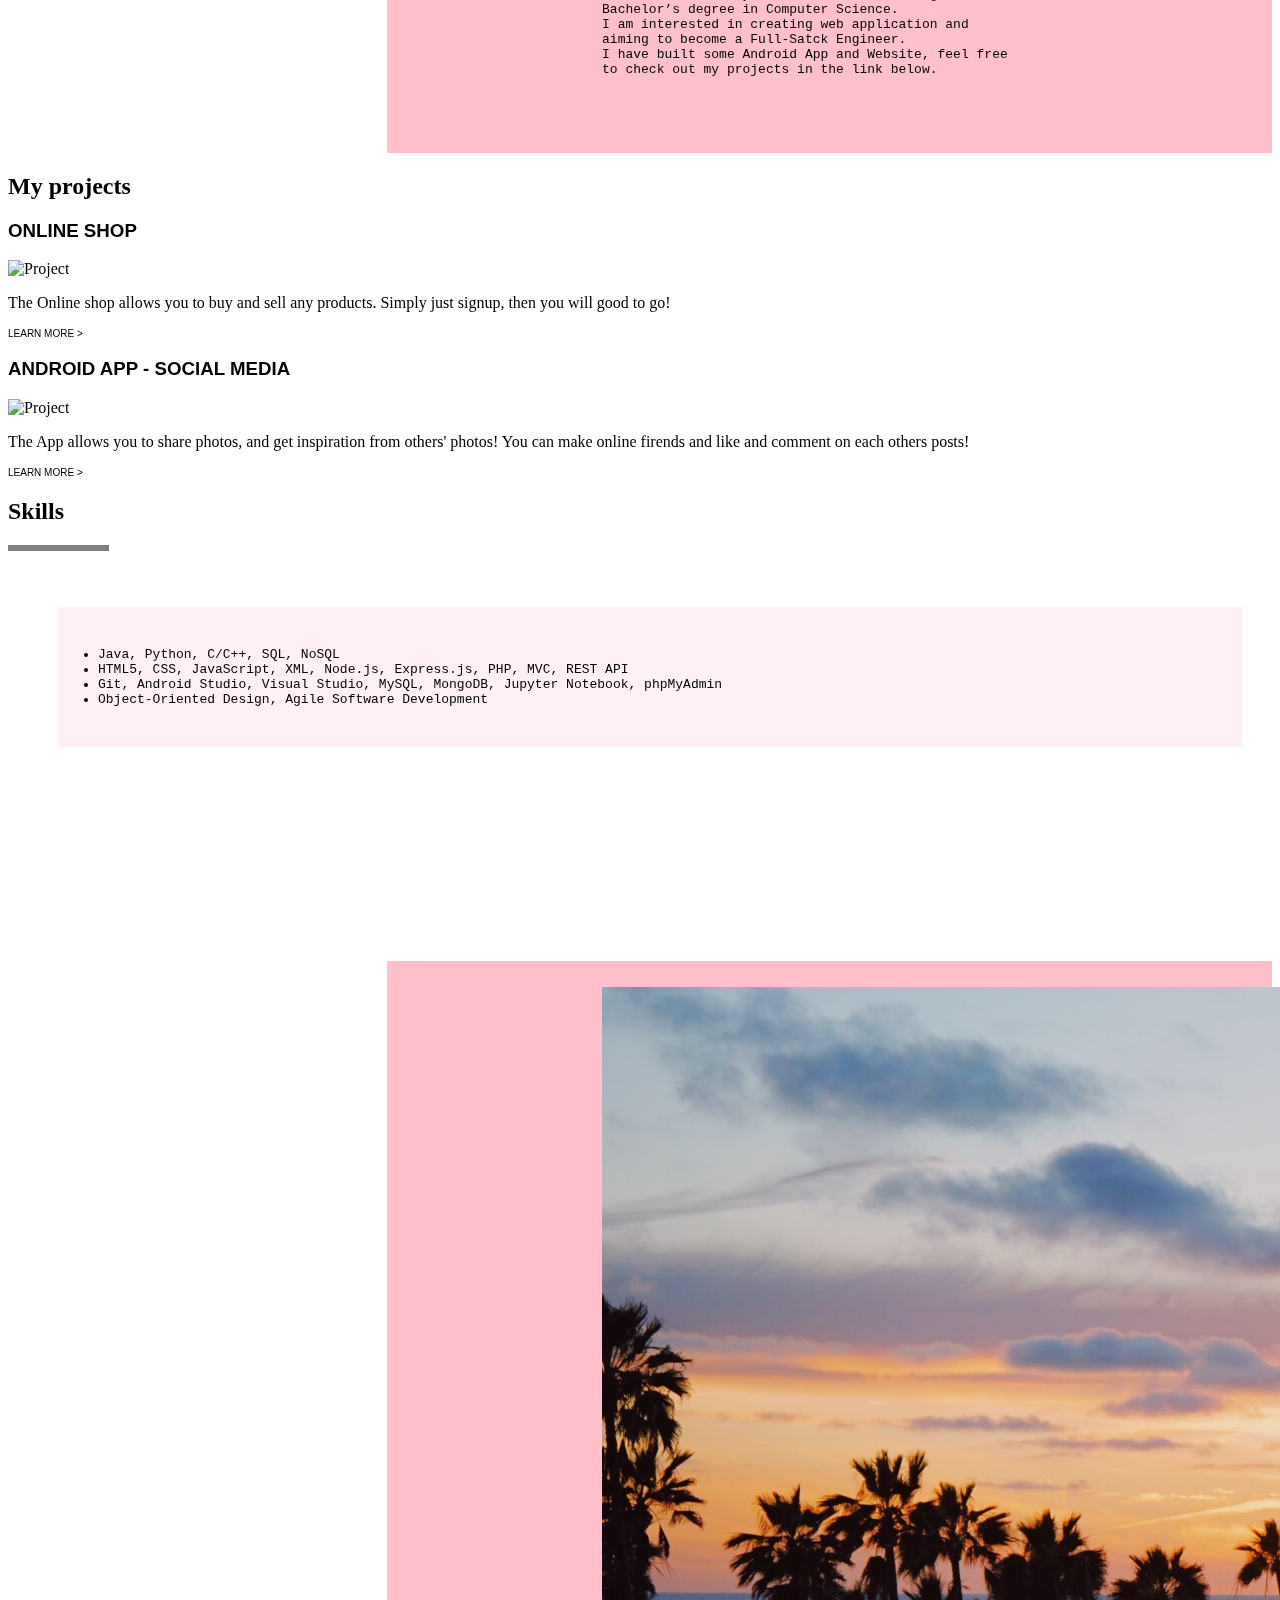
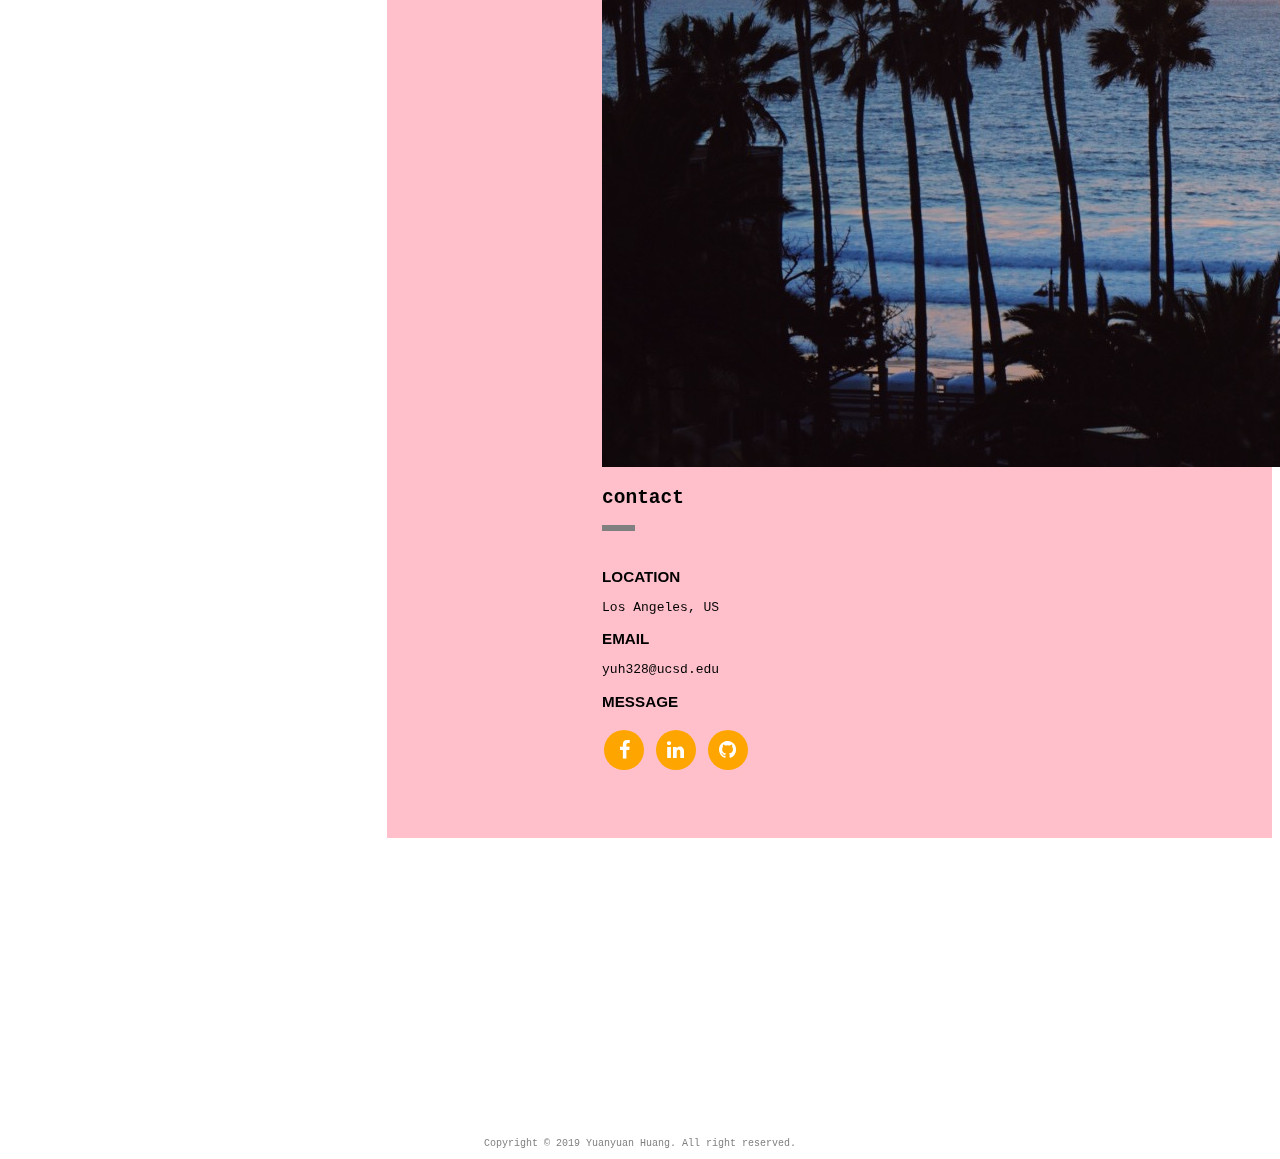
==== commit b53d4dc4: "fix url" ====
--- a/index.html
+++ b/index.html
@@ -1,94 +1,153 @@
 <!DOCTYPE html>
 <html>
   <head>
-    <link href='https://fonts.googleapis.com/css?family=Barlow' rel='stylesheet'>
+      <!-- Add icon library -->
     <link rel="stylesheet" href="https://cdnjs.cloudflare.com/ajax/libs/font-awesome/4.7.0/css/font-awesome.min.css">
-    <script src="https://ajax.googleapis.com/ajax/libs/jquery/3.4.1/jquery.min.js"></script>
-    <title>Yuanyuan Huang Home</title>
-    <link rel="stylesheet" href="style.css">
+    <link type="text/css" rel="stylesheet" href="style.css">
+
+    <title>Yuanyuan Huang Portfoilo</title>
   </head>
 
   <body>
-    <!-- nevagation -->
-    <div class="sidebar">
+  <body>
+    <nav class="mobile-sidebar">
+      <ul>
+        <li class="mobile-sidebar-item">
+          <a href="index.html">Home</a>
+        </li>
+        <li class="mobile-sidebar-item">
+          <a href="#about-me">About Me</a>
+        </li>
+        <li class="mobile-sidebar-item">
+          <a href="#projects">Projects</a>
+        </li>
+        <li class="mobile-sidebar-item">
+          <a href="#contact">contact</a>
+        </li>
+      </ul>
+    </nav>
+
+    <div class="backdrop"></div>
+    <button class="button" id="sidebar-toggle">Menu</button>
+    <nav class="sidebar">
       <ul>
         <li class="sidebar-item">
           <a href="index.html">Home</a>
         </li>
         <li class="sidebar-item">
-          <a href="projects.html">About Me</a>
+          <a href="#about-me">About Me</a>
         </li>
         <li class="sidebar-item">
-          <a href="#mymyproject">Projects</a>
+          <a href="#projects">Projects</a>
         </li>
         <li class="sidebar-item">
-          <a href="index.html#contact">Contact</a>
+          <a href="#contact">Contact</a>
         </li>
       </ul>
+    </nav>
+
+    <script type="application/javascript">
+        const backdrop = document.querySelector('.backdrop');
+        const sideDrawer_mob = document.querySelector('.mobile-sidebar');
+        const menuToggle = document.querySelector('#sidebar-toggle');
+
+        function backdropClickHandler() {
+          backdrop.style.display = 'none';
+          sideDrawer_mob.classList.remove('open');
+        }
+
+        function menuToggleClickHandler() {
+          backdrop.style.display = 'block';
+          sideDrawer_mob.classList.add('open');
+        }
+
+        backdrop.addEventListener('click', backdropClickHandler);
+        menuToggle.addEventListener('click', menuToggleClickHandler);
+    </script>
+
+      <div id="side-title">
+          <h1 id="mytitle">
+              software developer
+          </h1>
+      </div>
+      <div id="main-title">
+          <h3 id="myname">
+              <img id="logo" src="img/logo.jpg">I'm Yunayuan Huang
+          </h3>
+      </div>
+
+      <div class="section">
+        <img id="myimage" src="img/cover.jpg">
+      </div>
+
+
+      <div class="section aboutme" id="about-me">
+        <img id="myselfie" src="./img/cover2.jpg">
+          <div id="aboutme">
+              <h3>About me<br></h3>
+              <hr><br>
+          <p>Welcome to my page!<br><br>
+            My name is Yuanyuan Huang, I am a recent graduate from the University
+              of California, San Diego, with a Bachelor’s degree in Computer Science.
+            <br>I am interested in creating web application and aiming to become a
+              Full-Satck Engineer.
+            <br>I have built some Android App and Website, feel free to check
+            out my projects in the link below.
+           </p>
+          </div>
+      </div>
+
+      <div class="projects" id="projects">
+        <h2 id="projects-title">My projects</h2>
+      <div class="card">
+        <h3>Online Shop</h3>
+        <img src="./img/website.jpg" alt="Project" style="width: 350px; height: 300px; margin: auto;">
+          <p>The Online shop allows you to buy and sell any products.
+            Simply just signup, then you will good to go!</p>
+        <a href="https://node-ramona-shops.herokuapp.com/">Learn More ></a>
+      </div>
+      <div class="card">
+        <h3>Android App - Social Media</h3>
+        <img src="./img/app.jpg" alt="Project" style="width: 150px; height: 300px; margin: auto;">
+          <p>The App allows you to share photos, and get inspiration from others' photos! You can make online firends and like and comment
+          on each others posts!</p>
+        <a href="https://github.com/yuh328/social-network">Learn More ></a>
+      </div>
     </div>
 
-    <!-- my name -->
-    <div class="myname">
-      <h3>I'm Yunayuan Huang</h3>
-    </div>
+      <div class="section" id="skills">
+          <h2 id="skill-title">Skills<br></h2>
+          <hr><br>
+          <ul style="list-style:disc; background-color: lavenderblush;margin: 30px 30px 50px 50px; padding: 40px; font-family:Courier New;font-size: 13px; ">
+            <li>Java, Python, C/C++, SQL, NoSQL</li>
+            <li>HTML5, CSS, JavaScript, XML, Node.js, Express.js, PHP, MVC, REST API</li>
+            <li>Git, Android Studio, Visual Studio, MySQL, MongoDB, Jupyter Notebook, phpMyAdmin</li>
+            <li>Object-Oriented Design, Agile Software Development</li>
+          </ul>
 
-    <!-- title  -->
-    <div class="mytitle">
-      <h1>software developer</h1>
-    </div>
+      </div>
+      <div class="section aboutme" id="contact">
+        <img id="contact-view" src="img/contact.jpg">
+          <div id="aboutme">
+              <h2>contact<br></h2>
+              <hr><br>
+          <h3>Location </h3><p>Los Angeles, US</p>
+              <h3>Email    </h3><p>yuh328@ucsd.edu</p>
+              <h3>Message  </h3>
+                <a href="https://www.facebook.com/yuan.huang.752861" class="fa fa-facebook"></a>
+                <a href="https://www.linkedin.com/in/ramona-huang/" class="fa fa-linkedin"></a>
+                <a href="https://github.com/yuh328" class="fa fa-github"></a>
+          </div>
+      </div>
 
-    <!-- my poto -->
-    <div class="myimage" id="myImage">
-      <img src="img/cover.jpg" height="500" width="500">
-    </div>
+    </body>
 
-    <!-- enter about me -->
-    <div class="enter-aboutme">
-      <a href="projects.html">Enter ></a>
-    </div>
 
-    <!-- random line -->
-    <div class="main-line"></div>
+    <footer style="text-align: center">
+    <p id="Copyright">Copyright &#169; 2019 Yuanyuan Huang. All right reserved.</p>
+    </footer>
 
-  <!-- my project -->
-  <div class="myproject" id="mymyproject">
-    <h3>My Projects</h3>
-    <div class="projectvideo">
-      <video autoplay loop muted src="img/project1.mp4" style="padding-right:340px">
-    </div>
-    <div class="projectvideo">
-      <video autoplay loop muted src="img/project2.mp4">
-    </div>
-    <div class="projectinfo">
-      <p style="padding-right:340px">ISA (Industry Standard Architecture) - MMP
-        <br><a href="projects.html#box">Learn More ></a></p>
-      <p >Andriod App - Personal Best<br><a href="projects.html#project">Learn More ></a></p>
-    </div>
-  </div>
 
-  <!-- my contact -->
-  <div class="contact" style="float:left; padding:35px"  id="contact">
-    <img src="img/contact.jpg" height="260" width="380">
-  </div>
-
-    <div class="contact">
-      <h3>Contact</h3>
-      <div class="contact-line"></div>
-      <p id ="locaion">Location</p>
-      <p id ="mylocation">LA, US</p>
-      <p id ="email">Email</p>
-      <p id="myemail">yuh328@ucsd.edu</p>
-      <p id ="massage">Message</p>
-      <form>
-        <input type="text" name="Name" placeholder="Name">
-        <input type="text" name="Email" placeholder="Email"><br>
-        <div>
-          <textarea id="Message" name="Message" rows="3" cols="40" placeholder="Message"></textarea><br>
-          <span id="submit"><input type="submit" value="Send" id="button"></span>
-        </div>
-      </form>
-      </div>
-  </body>
   <div id="shape2"></div>
   <div id="shape3"></div>
   <div id="shape1"></div>
@@ -119,11 +178,4 @@
 
   </script>
 
-  <footer>
-    <a href="#" class="fa fa-facebook"></a>
-    <a href="#" class="fa fa-instagram"></a>
-    <a href="#" class="fa fa-google"></a>
-    <a href="#" class="fa fa-github"></a>
-    <p id="Copyright">Copyright &#169; 2019 Yuanyuan Huang. All rights reserved.</p>
-  </footer>
 </html>
